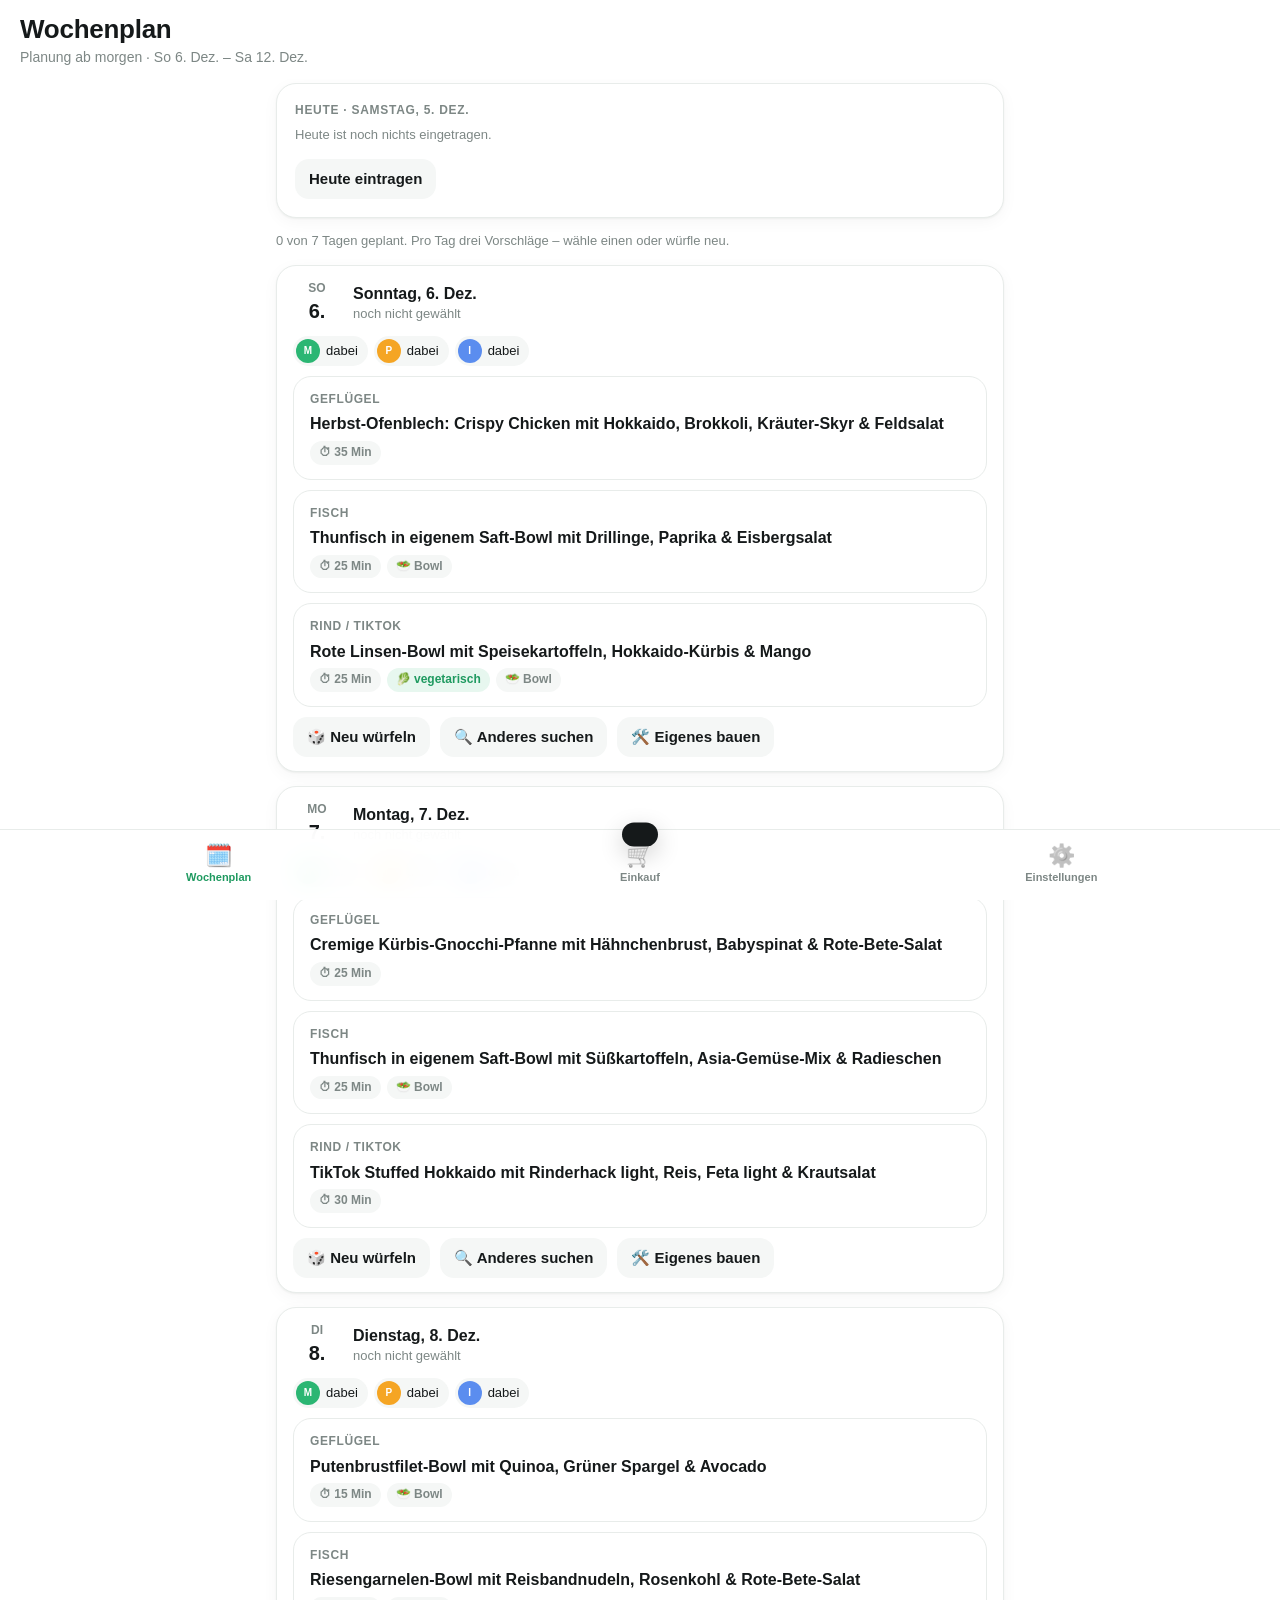
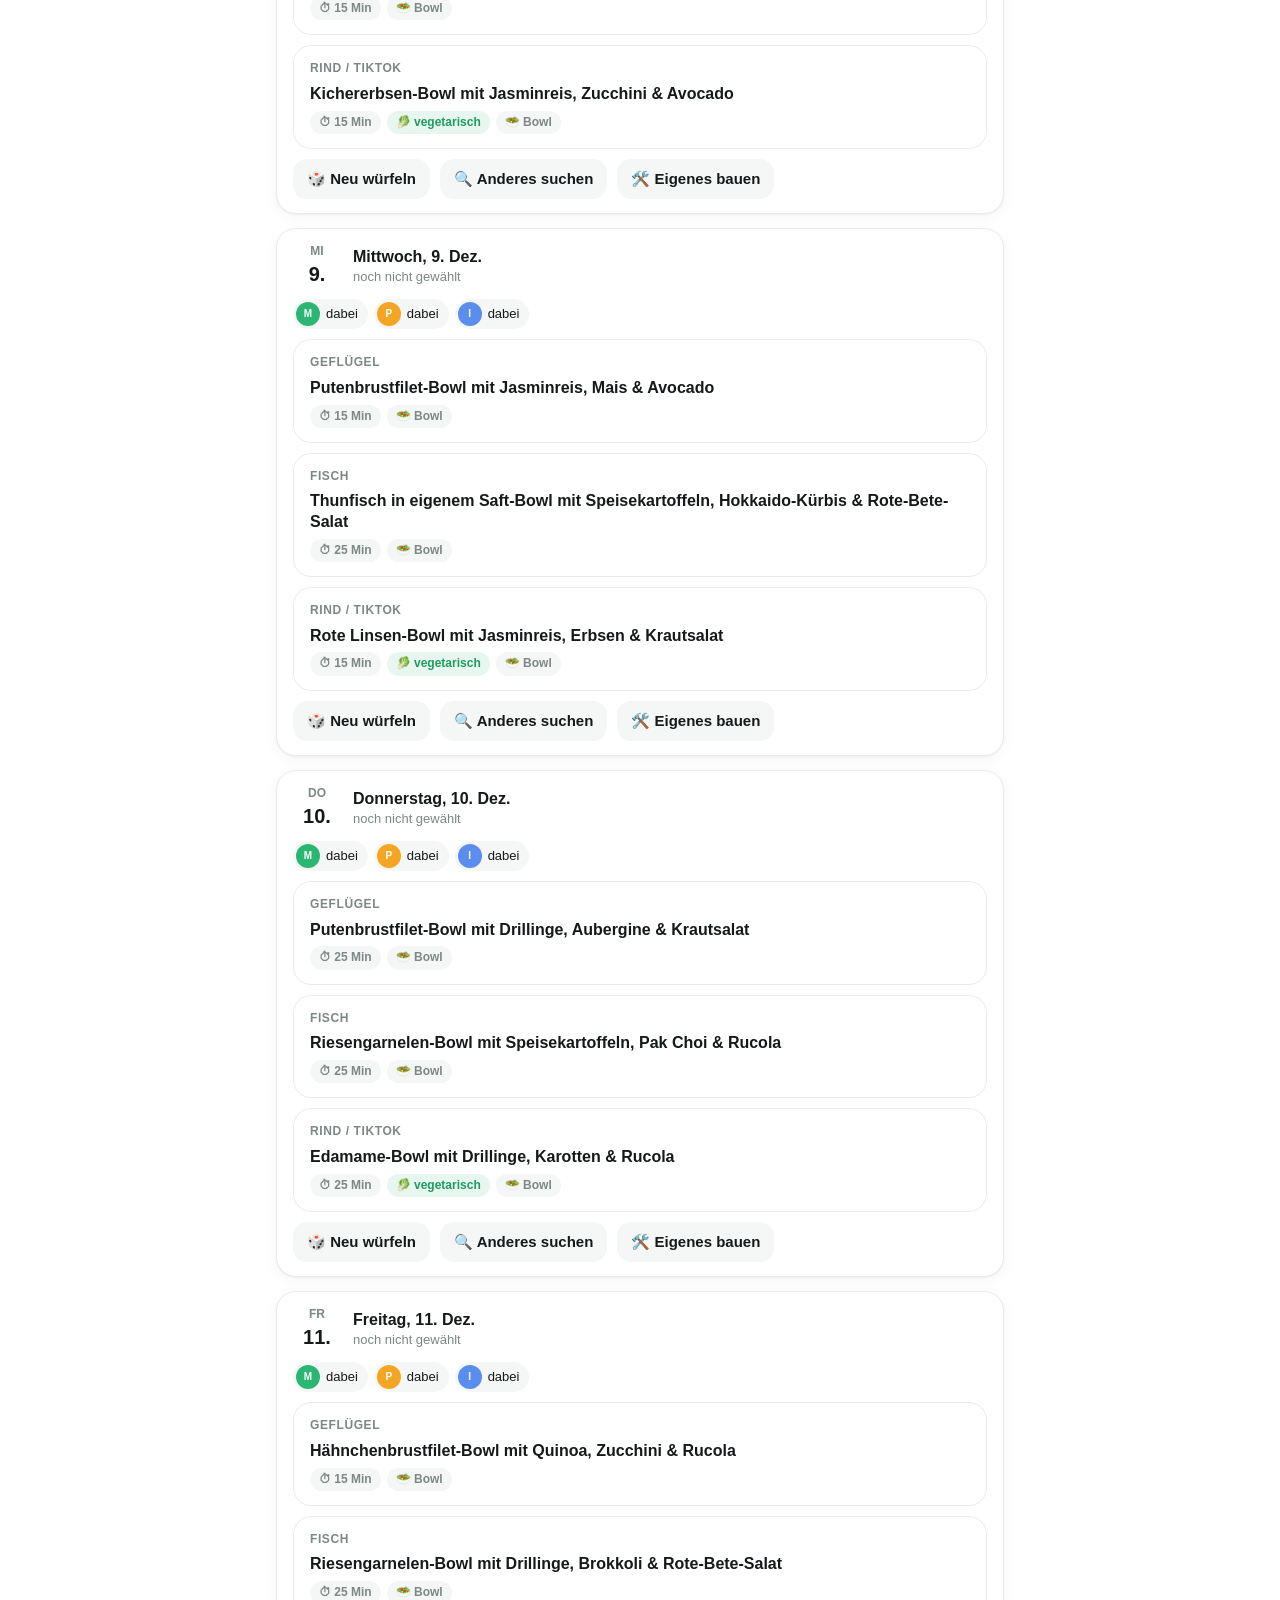
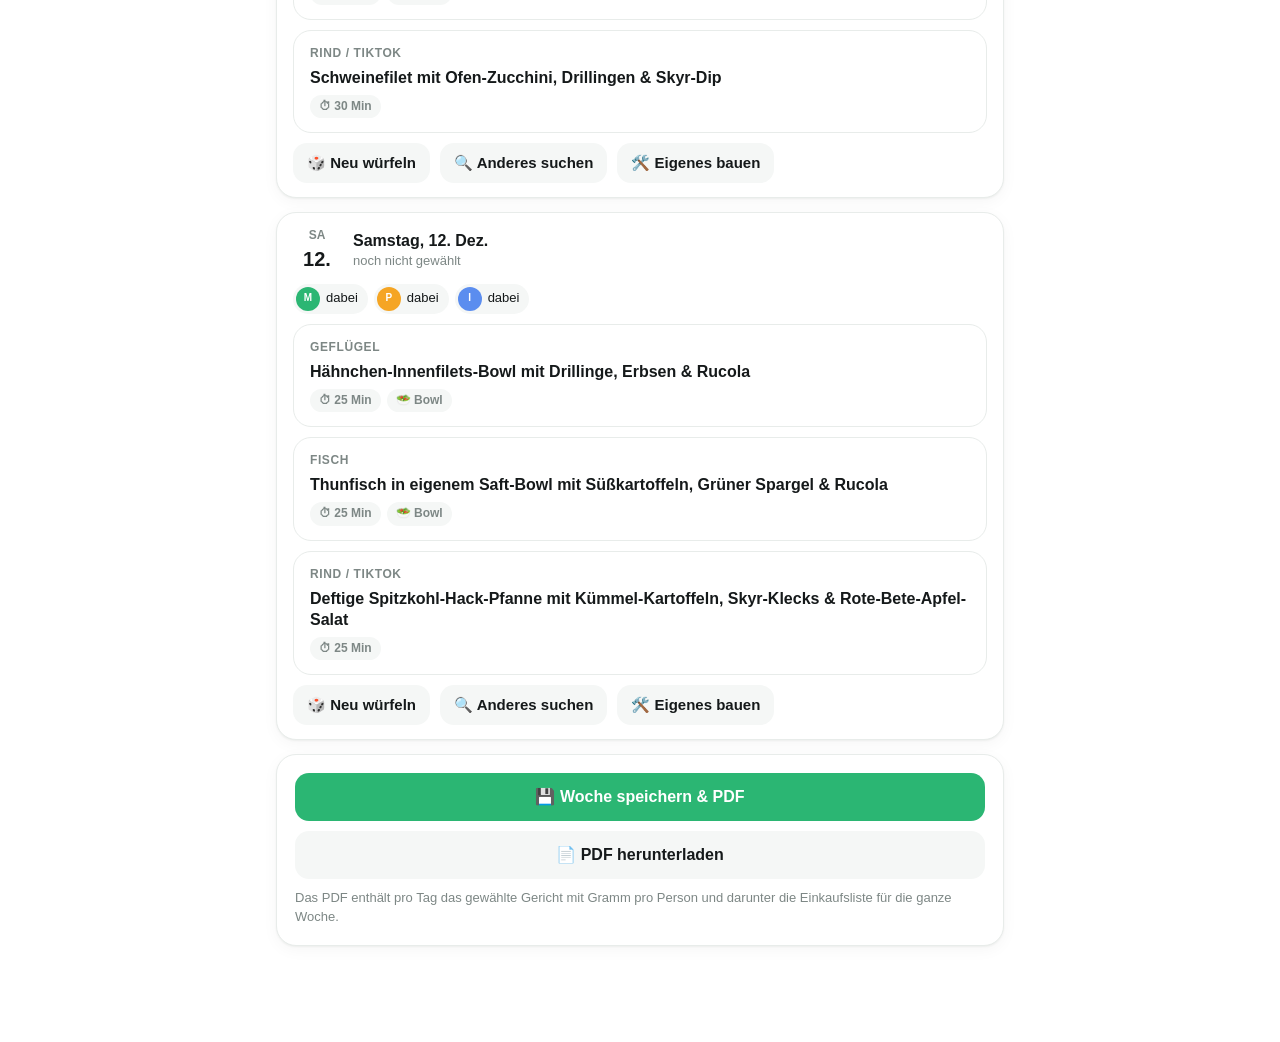
==== index.html @ 5693e2bc "Mensa High-Protein Wochenplan v6" ====
<!doctype html>
<html lang="de">
<head>
  <meta charset="utf-8">
  <meta name="viewport" content="width=device-width, initial-scale=1, viewport-fit=cover">
  <meta name="apple-mobile-web-app-capable" content="yes">
  <meta name="theme-color" content="#ffffff">
  <title>Mensa High-Protein</title>
  <link rel="stylesheet" href="styles.css">
</head>
<body>

  <div id="app">
    <header class="topbar">
      <div class="topbar-title">
        <h1 id="topbar-title">Wochenplan</h1>
        <p id="topbar-sub"></p>
      </div>
    </header>

    <main id="view" class="main"></main>

    <nav class="tabbar" aria-label="Hauptnavigation">
      <button class="tabbtn" data-action="tab" data-value="plan" data-tab-btn="plan"><span>🗓️</span>Wochenplan</button>
      <button class="tabbtn" data-action="tab" data-value="einkauf" data-tab-btn="einkauf"><span>🛒</span>Einkauf</button>
      <button class="tabbtn" data-action="tab" data-value="mehr" data-tab-btn="mehr"><span>⚙️</span>Einstellungen</button>
    </nav>
  </div>

  <div id="modal" class="modal hidden" role="dialog" aria-modal="true" aria-labelledby="modal-title">
    <div class="modal-box">
      <div class="modal-head">
        <h2 id="modal-title"></h2>
        <button class="icon" data-action="closeModal" aria-label="Schließen">✕</button>
      </div>
      <div id="modal-body"></div>
    </div>
  </div>

  <div id="toast" class="toast" role="status" aria-live="polite"></div>

  <!-- Druckbereich: nur beim Drucken sichtbar -->
  <div id="print-root"></div>

  <script src="lidl_catalog.js"></script>
  <script src="lidl_catalog_extra.js"></script>
  <script src="recipes_db.js"></script>
  <script src="recipes_extra.js"></script>
  <script src="bowls.js"></script>
  <script src="pdf.js"></script>
  <script src="app.js"></script>
</body>
</html>
---- styles.css ----
/* ==========================================================================
   styles.css – helles, ruhiges App-Design (Yazio-inspiriert)
   Weiß, viel Luft, grüner Akzent, Tab-Leiste unten.
   ========================================================================== */

:root {
  --bg: #ffffff;
  --card: #ffffff;
  --soft: #f5f7f6;
  --line: #e8ecea;
  --text: #15191a;
  --muted: #7d8785;
  --accent: #2bb673;
  --accent-dark: #1f9a60;
  --accent-soft: #e7f7ef;
  --orange: #f08a24;
  --orange-soft: #fff1e3;
  --danger: #e5484d;
  --radius: 20px;
  --shadow: 0 1px 2px rgba(20, 30, 25, 0.05), 0 4px 16px rgba(20, 30, 25, 0.04);
}

* { box-sizing: border-box; }

html, body { background: var(--bg); }
body {
  margin: 0;
  min-height: 100vh;
  color: var(--text);
  font-family: -apple-system, BlinkMacSystemFont, 'SF Pro Text', 'Segoe UI', Roboto, Helvetica, Arial, sans-serif;
  font-size: 16px;
  line-height: 1.45;
  -webkit-font-smoothing: antialiased;
  -webkit-tap-highlight-color: transparent;
}

h1, h2, h3 { margin: 0; line-height: 1.2; letter-spacing: -0.01em; }
h1 { font-size: 26px; font-weight: 700; }
h2 { font-size: 20px; font-weight: 650; }
h3 { font-size: 16px; font-weight: 650; }
p { margin: 0; }
ol.steps { padding-left: 22px; margin: 8px 0; }
ol.steps li { margin-bottom: 8px; }

.hidden { display: none !important; }
.muted { color: var(--muted); }
.small { font-size: 13px; }
.block { display: block; }
.mt { margin-top: 14px; }
.pad { padding: 14px 16px; }
.grow { flex: 1 1 auto; min-width: 0; }
.warn { color: var(--orange); font-size: 13px; display: block; margin-top: 6px; }
.hint { font-size: 13px; color: var(--muted); margin-top: 12px; }
.eyebrow {
  font-size: 12px;
  font-weight: 650;
  text-transform: uppercase;
  letter-spacing: 0.06em;
  color: var(--muted);
  margin: 0 0 6px;
}
.eyebrow.dept { margin: 18px 4px 8px; }
.label { display: block; font-size: 13px; font-weight: 600; color: var(--muted); margin: 14px 0 8px; }
.field { display: flex; flex-direction: column; gap: 6px; font-size: 14px; color: var(--muted); }

/* ----- Layout ----- */
#app { min-height: 100vh; display: flex; flex-direction: column; }

.topbar {
  position: sticky;
  top: 0;
  z-index: 20;
  display: flex;
  align-items: center;
  justify-content: space-between;
  gap: 12px;
  padding: calc(env(safe-area-inset-top, 0px) + 14px) 20px 12px;
  background: rgba(255, 255, 255, 0.92);
  backdrop-filter: saturate(1.4) blur(12px);
  -webkit-backdrop-filter: saturate(1.4) blur(12px);
}
.topbar-title p { font-size: 14px; color: var(--muted); margin-top: 2px; }
.topbar-actions { display: flex; align-items: center; gap: 6px; flex: 0 0 auto; }

.main {
  flex: 1;
  width: 100%;
  max-width: 760px;
  margin: 0 auto;
  padding: 4px 16px calc(96px + env(safe-area-inset-bottom, 0px));
}

.stack { display: flex; flex-direction: column; gap: 14px; }
.stack-sm { display: flex; flex-direction: column; gap: 8px; }
.row { display: flex; align-items: center; gap: 10px; }
.row.wrap { flex-wrap: wrap; }
.row.between { justify-content: space-between; }

.card {
  background: var(--card);
  border-radius: var(--radius);
  box-shadow: var(--shadow);
  padding: 18px;
  border: 1px solid var(--line);
}
.card.hero { background: linear-gradient(180deg, var(--accent-soft), #fff); border-color: transparent; }
.card.recipe {
  display: flex;
  flex-direction: column;
  gap: 8px;
  text-align: left;
  font: inherit;
  color: var(--text);
  cursor: pointer;
  width: 100%;
}
.card.recipe:active { transform: scale(0.99); }
.card.person { display: flex; flex-direction: column; gap: 10px; }
.list { padding: 0; overflow: hidden; }

.row-item {
  display: flex;
  align-items: center;
  gap: 12px;
  padding: 13px 16px;
  border-top: 1px solid var(--line);
  background: none;
  border-left: 0;
  border-right: 0;
  border-bottom: 0;
  font: inherit;
  color: var(--text);
  text-align: left;
  width: 100%;
  cursor: pointer;
}
.list > .row-item:first-child { border-top: 0; }
.row-item input[type="checkbox"] { width: 22px; height: 22px; accent-color: var(--accent); flex: 0 0 auto; }
.row-item.done .grow { opacity: 0.45; text-decoration: line-through; }
.row-item .pack { font-size: 14px; font-weight: 600; color: var(--accent-dark); white-space: nowrap; }

/* ----- Buttons ----- */
.btn {
  appearance: none;
  display: inline-flex;
  align-items: center;
  justify-content: center;
  gap: 8px;
  width: 100%;
  min-height: 48px;
  padding: 12px 18px;
  border-radius: 14px;
  border: 0;
  background: var(--soft);
  color: var(--text);
  font: inherit;
  font-weight: 600;
  cursor: pointer;
}
.btn:active { transform: scale(0.98); }
.btn:disabled { opacity: 0.4; cursor: default; }
.btn.primary { background: var(--accent); color: #fff; }
.btn.primary.dark { background: var(--text); }
.btn.ghost { background: transparent; border: 1px dashed #cfd8d4; color: var(--muted); font-weight: 500; }
.btn.danger-soft { background: #fdecec; color: var(--danger); }
.btn.small-btn { width: auto; min-height: 40px; padding: 8px 14px; font-size: 15px; }
.file-btn { cursor: pointer; }

.icon, .round, .pill-btn, .step, .seg, .chip, .link {
  appearance: none;
  font: inherit;
  cursor: pointer;
}
.icon {
  width: 40px;
  height: 40px;
  border-radius: 50%;
  border: 0;
  background: var(--soft);
  color: var(--text);
  font-size: 22px;
  line-height: 1;
}
.pill-btn {
  border: 0;
  height: 40px;
  padding: 0 14px;
  border-radius: 20px;
  background: var(--accent-soft);
  color: var(--accent-dark);
  font-weight: 600;
  font-size: 14px;
  white-space: nowrap;
}
.round {
  width: 44px;
  height: 44px;
  border-radius: 50%;
  border: 0;
  background: var(--accent-soft);
  font-size: 20px;
  flex: 0 0 auto;
}
.round:disabled { opacity: 0.35; }
.link { background: none; border: 0; color: var(--muted); font-size: 14px; padding: 4px 6px; }
.link.danger { color: var(--danger); }

.step {
  width: 34px;
  height: 34px;
  border-radius: 50%;
  border: 0;
  background: var(--soft);
  font-size: 18px;
  color: var(--text);
  flex: 0 0 auto;
}
.g-input { width: 92px; text-align: right; padding: 8px 10px; }

.input {
  width: 100%;
  min-height: 46px;
  padding: 10px 14px;
  border-radius: 14px;
  border: 1px solid var(--line);
  background: var(--soft);
  color: var(--text);
  font: inherit;
  font-size: 16px;
}
.input:focus { outline: 2px solid var(--accent); outline-offset: 0; background: #fff; }
select.input { appearance: auto; }
textarea.input { resize: vertical; }
.input[type="number"] { font-variant-numeric: tabular-nums; }

/* ----- Tags & Chips ----- */
.tags { display: flex; flex-wrap: wrap; gap: 6px; }
.tag {
  display: inline-flex;
  align-items: center;
  padding: 3px 9px;
  border-radius: 999px;
  background: var(--soft);
  color: var(--muted);
  font-size: 12px;
  font-weight: 600;
}
.tag.green { background: var(--accent-soft); color: var(--accent-dark); }
.tag.orange { background: var(--orange-soft); color: #b8640e; }

.chips { display: flex; flex-wrap: wrap; gap: 8px; }
.chip {
  border: 0;
  padding: 8px 13px;
  border-radius: 999px;
  background: var(--soft);
  color: var(--text);
  font-size: 14px;
  font-weight: 500;
}
.chip.on { background: var(--text); color: #fff; }
.chip.nogo.on { background: var(--danger); }
.chip:disabled { opacity: 0.4; }

.seg-group { display: inline-flex; background: var(--soft); border-radius: 12px; padding: 3px; flex-wrap: wrap; gap: 3px; }
.seg {
  border: 0;
  padding: 8px 12px;
  border-radius: 9px;
  background: transparent;
  color: var(--muted);
  font-size: 14px;
  font-weight: 600;
}
.seg.on { background: #fff; color: var(--text); box-shadow: 0 1px 3px rgba(0, 0, 0, 0.1); }
.seg:disabled { opacity: 0.4; }

/* ----- Tagesstreifen ----- */
.dstrip { display: flex; gap: 8px; overflow-x: auto; padding: 2px 2px 6px; scrollbar-width: none; }
.dstrip::-webkit-scrollbar { display: none; }
.dpill {
  flex: 1 0 auto;
  min-width: 52px;
  display: flex;
  flex-direction: column;
  align-items: center;
  gap: 2px;
  padding: 10px 6px;
  border-radius: 16px;
  border: 1px solid var(--line);
  background: #fff;
  color: var(--muted);
  font: inherit;
  cursor: pointer;
}
.dpill span { font-size: 12px; font-weight: 600; text-transform: uppercase; }
.dpill b { font-size: 20px; color: var(--text); font-weight: 650; }
.dpill.on { background: var(--accent); border-color: var(--accent); color: #fff; }
.dpill.on b, .dpill.on span { color: #fff; }

/* ----- Personen-Avatare ----- */
.avatars { display: flex; gap: 10px; flex-wrap: wrap; margin-top: 14px; }
.avatar {
  display: flex;
  align-items: center;
  gap: 10px;
  padding: 6px 12px 6px 6px;
  border-radius: 999px;
  background: var(--soft);
  border: 1px solid transparent;
  font: inherit;
  color: var(--text);
  cursor: pointer;
}
.avatar .av { background: var(--c); }
.avatar .av-name { font-weight: 600; font-size: 14px; }
.avatar .av-state { font-size: 12px; color: var(--accent-dark); }
.avatar.off { background: #fff; border: 1px dashed #cfd8d4; }
.avatar.off .av { background: #cfd8d4 !important; }
.avatar.off .av-name { text-decoration: line-through; color: var(--muted); }
.avatar.off .av-state { color: var(--danger); }
.av {
  width: 30px;
  height: 30px;
  border-radius: 50%;
  display: inline-flex;
  align-items: center;
  justify-content: center;
  color: #fff;
  font-size: 12px;
  font-weight: 700;
  flex: 0 0 auto;
}
.av.big { width: 46px; height: 46px; font-size: 16px; background: var(--c); }

/* ----- Mahlzeiten ----- */
.meals { display: flex; flex-direction: column; gap: 10px; }
.meal {
  position: relative;
  display: flex;
  align-items: stretch;
  border-radius: 18px;
  border: 1.5px solid var(--line);
  background: #fff;
  overflow: hidden;
}
.meal.sel { border-color: var(--accent); background: var(--accent-soft); }
.meal-main {
  flex: 1;
  min-width: 0;
  display: flex;
  flex-direction: column;
  gap: 6px;
  padding: 14px 16px;
  border: 0;
  background: transparent;
  text-align: left;
  font: inherit;
  color: var(--text);
  cursor: pointer;
}
.meal-main:disabled { cursor: default; }
.meal-info {
  width: 48px;
  border: 0;
  background: transparent;
  color: var(--muted);
  font-size: 26px;
  flex: 0 0 auto;
}
.meal .check {
  position: absolute;
  top: 12px;
  right: 56px;
  width: 24px;
  height: 24px;
  border-radius: 50%;
  background: var(--accent);
  color: #fff;
  font-size: 14px;
  font-weight: 700;
  display: flex;
  align-items: center;
  justify-content: center;
}
.slot { font-size: 12px; font-weight: 650; text-transform: uppercase; letter-spacing: 0.05em; color: var(--muted); }
.meal.sel .slot { color: var(--accent-dark); }
.meal-title { font-size: 16px; font-weight: 600; line-height: 1.3; }
.recipe .meal-title { font-size: 17px; }

/* ----- Fortschritt ----- */
.progress-head { display: flex; justify-content: space-between; align-items: baseline; gap: 10px; margin-top: 18px; font-size: 14px; }
.progress-head b { font-size: 15px; }
.bar { height: 8px; border-radius: 999px; background: var(--soft); overflow: hidden; margin-top: 8px; }
.bar span { display: block; height: 100%; background: var(--accent); border-radius: 999px; transition: width 0.3s ease; }

/* ----- Tabellen ----- */
.table-wrap { overflow-x: auto; -webkit-overflow-scrolling: touch; }
table { border-collapse: collapse; width: 100%; font-size: 14px; }
table.plain th, table.plain td { text-align: left; padding: 9px 8px; border-bottom: 1px solid var(--line); }
table.plain thead th { color: var(--muted); font-weight: 600; font-size: 12px; text-transform: uppercase; }
table.plate { min-width: 640px; }
table.plate th, table.plate td { border-bottom: 1px solid var(--line); padding: 9px 8px; vertical-align: top; text-align: left; font-size: 13px; }
table.plate thead th { color: var(--muted); font-weight: 600; font-size: 12px; text-transform: uppercase; }
table.plate tbody th { white-space: nowrap; }

/* ----- Tab-Leiste ----- */
.tabbar {
  position: fixed;
  left: 0;
  right: 0;
  bottom: 0;
  z-index: 30;
  display: flex;
  justify-content: space-around;
  padding: 8px 8px calc(8px + env(safe-area-inset-bottom, 0px));
  background: rgba(255, 255, 255, 0.94);
  backdrop-filter: saturate(1.4) blur(14px);
  -webkit-backdrop-filter: saturate(1.4) blur(14px);
  border-top: 1px solid var(--line);
}
.tabbtn {
  flex: 1;
  max-width: 150px;
  display: flex;
  flex-direction: column;
  align-items: center;
  gap: 2px;
  padding: 6px 4px;
  border: 0;
  background: none;
  color: var(--muted);
  font: inherit;
  font-size: 11px;
  font-weight: 600;
  cursor: pointer;
}
.tabbtn span { font-size: 22px; line-height: 1.1; filter: grayscale(1); opacity: 0.7; }
.tabbtn.active { color: var(--accent-dark); }
.tabbtn.active span { filter: none; opacity: 1; }

/* ----- Modal ----- */
.modal {
  position: fixed;
  inset: 0;
  z-index: 50;
  display: flex;
  align-items: flex-end;
  justify-content: center;
  background: rgba(15, 20, 18, 0.35);
  overflow-y: auto;
}
.modal-box {
  width: 100%;
  max-width: 760px;
  max-height: 92vh;
  overflow-y: auto;
  background: #fff;
  border-radius: 24px 24px 0 0;
  padding: 20px 18px calc(24px + env(safe-area-inset-bottom, 0px));
  box-shadow: 0 -8px 40px rgba(0, 0, 0, 0.15);
}
@media (min-width: 700px) {
  .modal { align-items: center; }
  .modal-box { border-radius: 24px; max-height: 88vh; }
}
.modal-head { display: flex; justify-content: space-between; align-items: center; gap: 12px; margin-bottom: 12px; }
.form { display: flex; flex-direction: column; gap: 14px; }
.form .check { display: flex; align-items: center; gap: 10px; font-size: 15px; }
.form .check input { width: 20px; height: 20px; accent-color: var(--accent); }
.grid2 { display: grid; grid-template-columns: 1fr 1fr; gap: 12px; }
.vault-grid { display: flex; flex-direction: column; gap: 10px; }
.person .name { font-weight: 600; font-size: 17px; }
.file-btn input { display: none; }

/* ----- v5: Wochenplan ----- */
.actions { display: flex; flex-direction: column; gap: 10px; }
.dayrow { padding: 14px 16px; display: flex; flex-direction: column; gap: 10px; }
.dayrow.empty { border-style: dashed; background: #fbfcfb; }
.dayhead { display: flex; align-items: center; gap: 12px; }
.daydate { width: 48px; flex: 0 0 auto; display: flex; flex-direction: column; align-items: center; }
.dshort { font-size: 12px; font-weight: 650; text-transform: uppercase; color: var(--muted); }
.daydate b { font-size: 20px; }
.meal-pick { flex: 1; min-width: 0; display: flex; flex-direction: column; gap: 3px; padding: 6px 0; border: 0; background: none; text-align: left; font: inherit; color: var(--text); cursor: pointer; }
.pchips { display: flex; flex-wrap: wrap; gap: 6px; }
.pchip { display: inline-flex; align-items: center; gap: 6px; padding: 3px 10px 3px 3px; border-radius: 999px; border: 0; background: var(--soft); font: inherit; font-size: 13px; color: var(--text); cursor: pointer; }
.pchip .av { background: var(--c); width: 24px; height: 24px; font-size: 10px; }
.pchip.off { background: #fff; border: 1px dashed #cfd8d4; color: var(--danger); text-decoration: line-through; }
.pchip.off .av { background: #cfd8d4; }
.icon.ghost { background: transparent; width: 34px; height: 34px; font-size: 16px; color: var(--muted); }
.warn-inline { color: var(--orange); font-size: 13px; }
.linklike { background: none; border: 0; text-align: left; font: inherit; color: var(--text); padding: 0; cursor: pointer; }
.row-item .linklike { flex: 1; }

/* ----- Toast ----- */
.toast {
  position: fixed;
  left: 50%;
  bottom: calc(92px + env(safe-area-inset-bottom, 0px));
  transform: translate(-50%, 160%);
  transition: transform 0.3s ease;
  background: var(--text);
  color: #fff;
  padding: 12px 18px;
  border-radius: 14px;
  font-size: 14px;
  font-weight: 500;
  z-index: 60;
  max-width: 90vw;
  text-align: center;
  box-shadow: 0 8px 24px rgba(0, 0, 0, 0.2);
}
.toast.show { transform: translate(-50%, 0); }

/* ----- Druckbereich (Bildschirm: versteckt) ----- */
#print-root { display: none; }

@media (max-width: 480px) {
  .topbar h1 { font-size: 22px; }
  .grid2 { grid-template-columns: 1fr; }
}

/* ==========================================================================
   DRUCK: Seite 1 = fixierter Plan (nur gewählte Gerichte) · Seite 2 = Einkauf
   ========================================================================== */
@media print {
  @page { size: A4 landscape; margin: 10mm; }
  html, body { background: #fff !important; color: #000 !important; }
  #app, #modal, #toast { display: none !important; }
  #print-root { display: block !important; color: #000; font-size: 10pt; }

  .print-page { break-after: page; page-break-after: always; }
  .print-page:last-child { break-after: auto; page-break-after: auto; }
  .print-page h1 { font-size: 15pt; margin: 0 0 4px; }
  .print-page h3 { font-size: 11pt; margin: 10px 0 4px; border-bottom: 1px solid #999; }
  .print-page .small { font-size: 8.5pt; }

  .print-table { width: 100%; border-collapse: collapse; font-size: 8pt; table-layout: fixed; margin-top: 6px; }
  .print-table th, .print-table td {
    border: 1px solid #888;
    padding: 4px 5px;
    vertical-align: top;
    text-align: left;
    color: #000;
    background: #fff;
    word-wrap: break-word;
  }
  .print-table thead th { background: #eee !important; }
  .print-table td.off { color: #666; font-style: italic; }

  .print-list { list-style: none; padding: 0; margin: 0; columns: 2; column-gap: 10mm; font-size: 10pt; }
  .print-list li { break-inside: avoid; margin-bottom: 5px; }
  .print-box {
    display: inline-block;
    width: 10px;
    height: 10px;
    border: 1.5px solid #000;
    margin-right: 6px;
    vertical-align: -1px;
  }
}
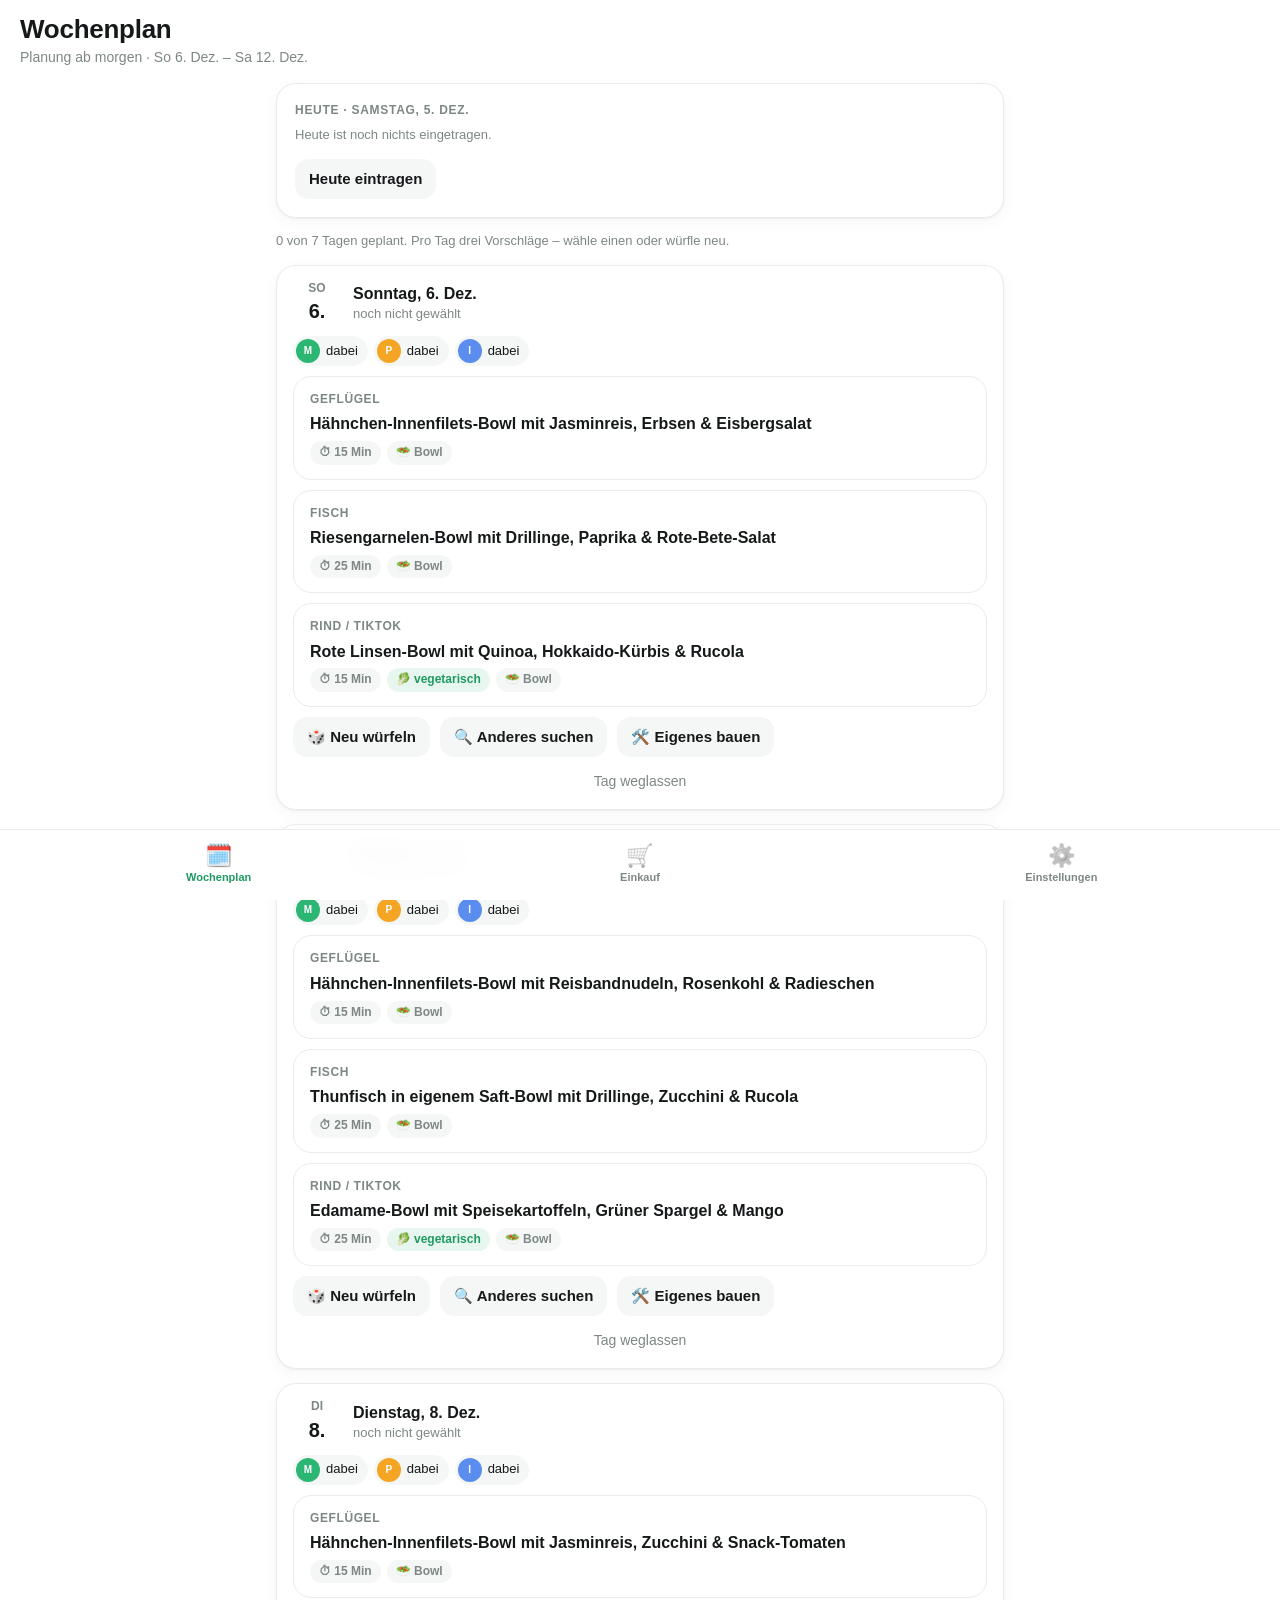
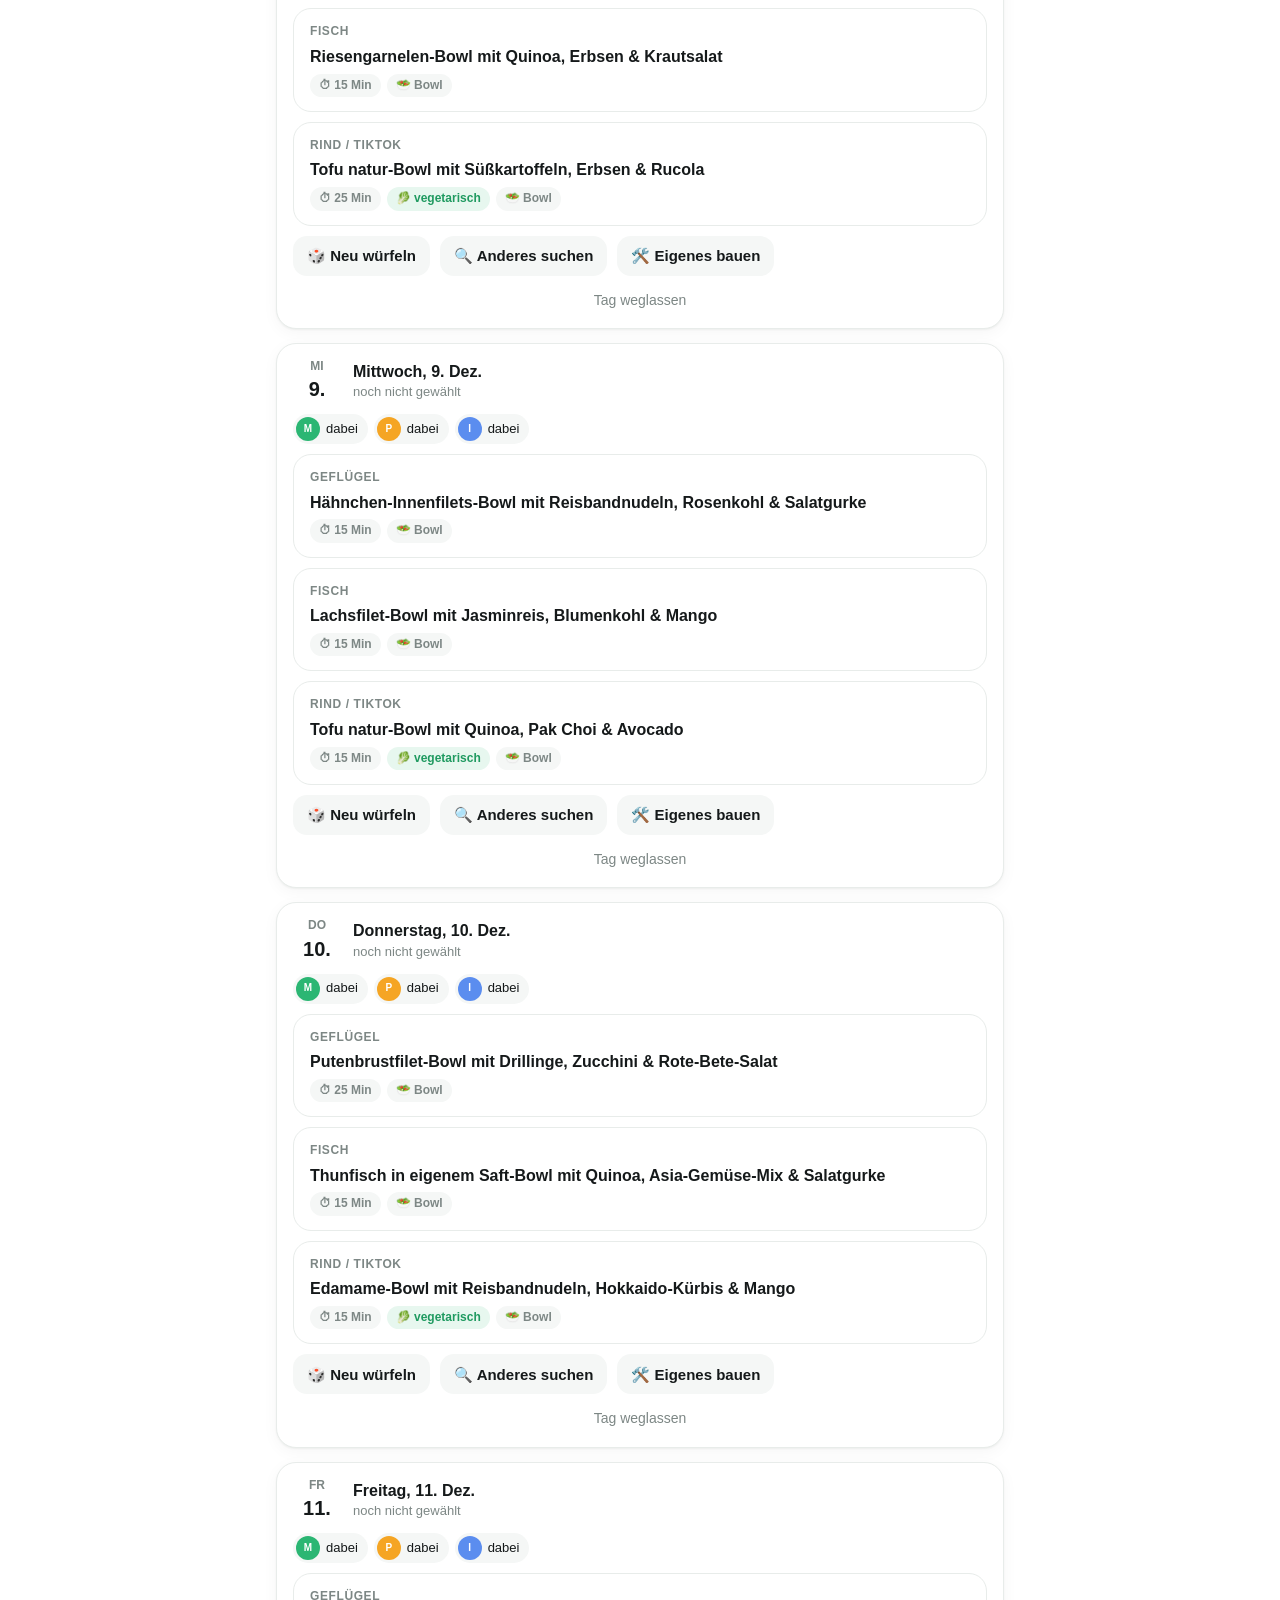
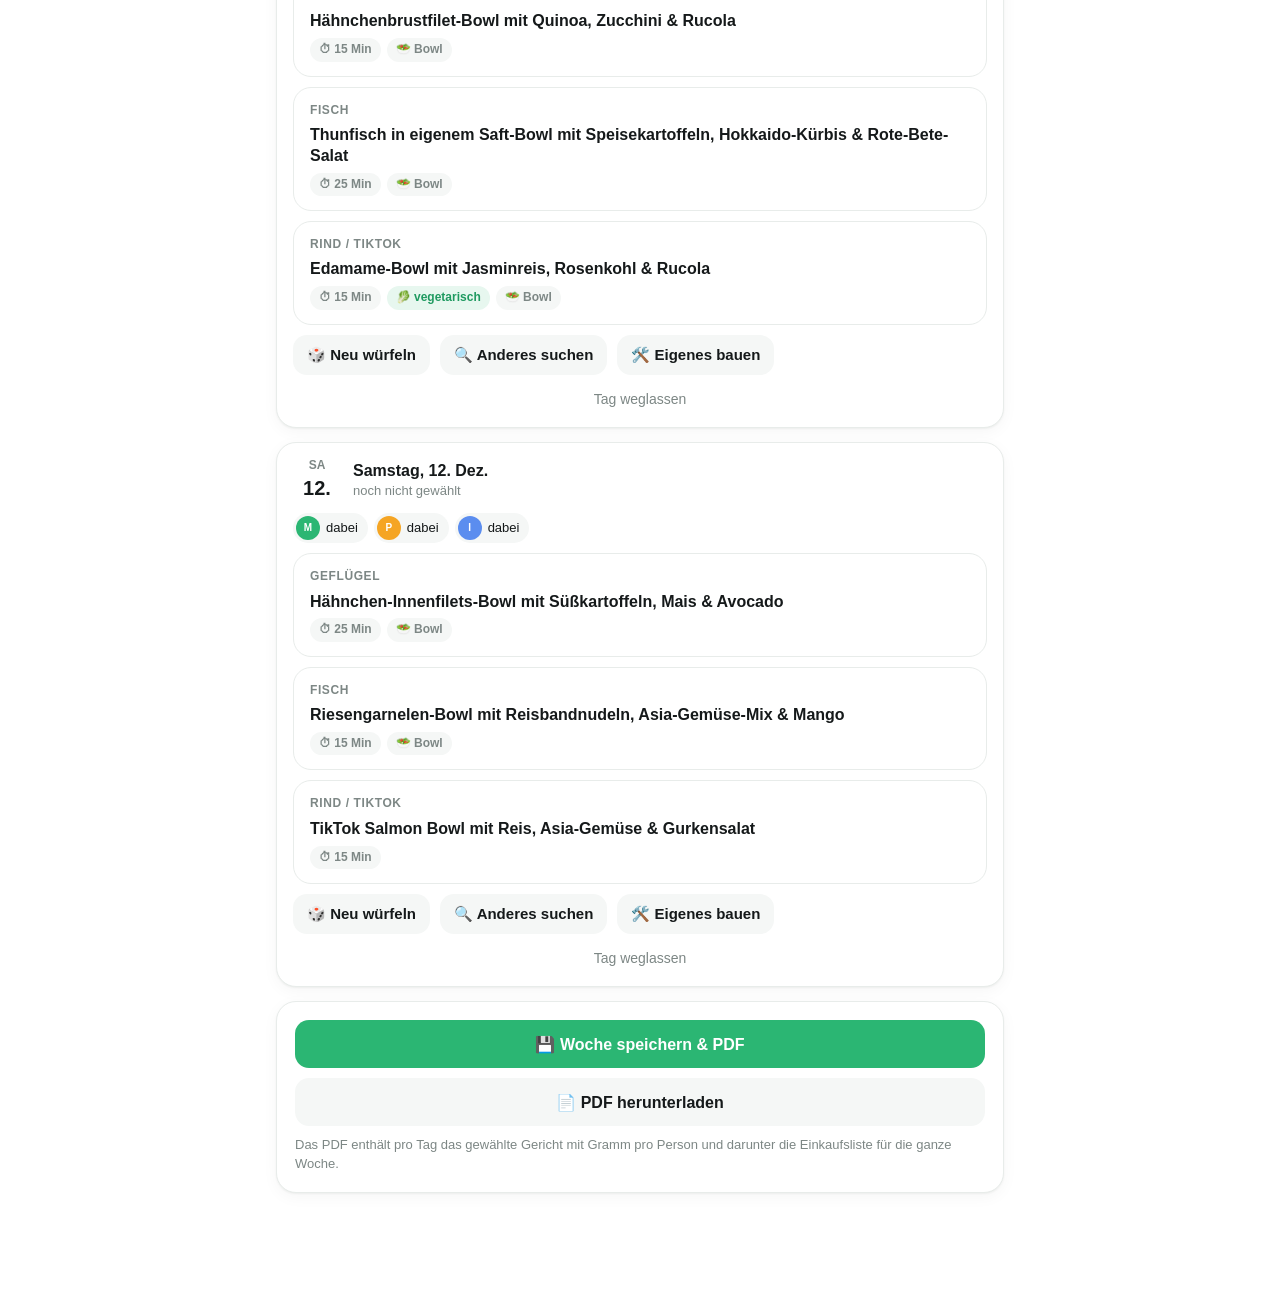
==== commit 256562bb: "292 eigene Rezepte eingebaut, Quelle: Eigenes Rezept" ====
--- a/index.html
+++ b/index.html
@@ -47,6 +47,11 @@
   <script src="recipes_db.js"></script>
   <script src="recipes_extra.js"></script>
   <script src="bowls.js"></script>
+  <script src="rezepte_eigene_1.js"></script>
+  <script src="rezepte_eigene_2.js"></script>
+  <script src="rezepte_eigene_3.js"></script>
+  <script src="rezepte_eigene_4.js"></script>
+  <script src="rezepte_eigene.js"></script>
   <script src="pdf.js"></script>
   <script src="app.js"></script>
 </body>
--- a/styles.css
+++ b/styles.css
@@ -510,7 +510,8 @@
   text-align: center;
   box-shadow: 0 8px 24px rgba(0, 0, 0, 0.2);
 }
-.toast.show { transform: translate(-50%, 0); }
+.toast { opacity: 0; visibility: hidden; pointer-events: none; }
+.toast.show { transform: translate(-50%, 0); opacity: 1; visibility: visible; }
 
 /* ----- Druckbereich (Bildschirm: versteckt) ----- */
 #print-root { display: none; }
